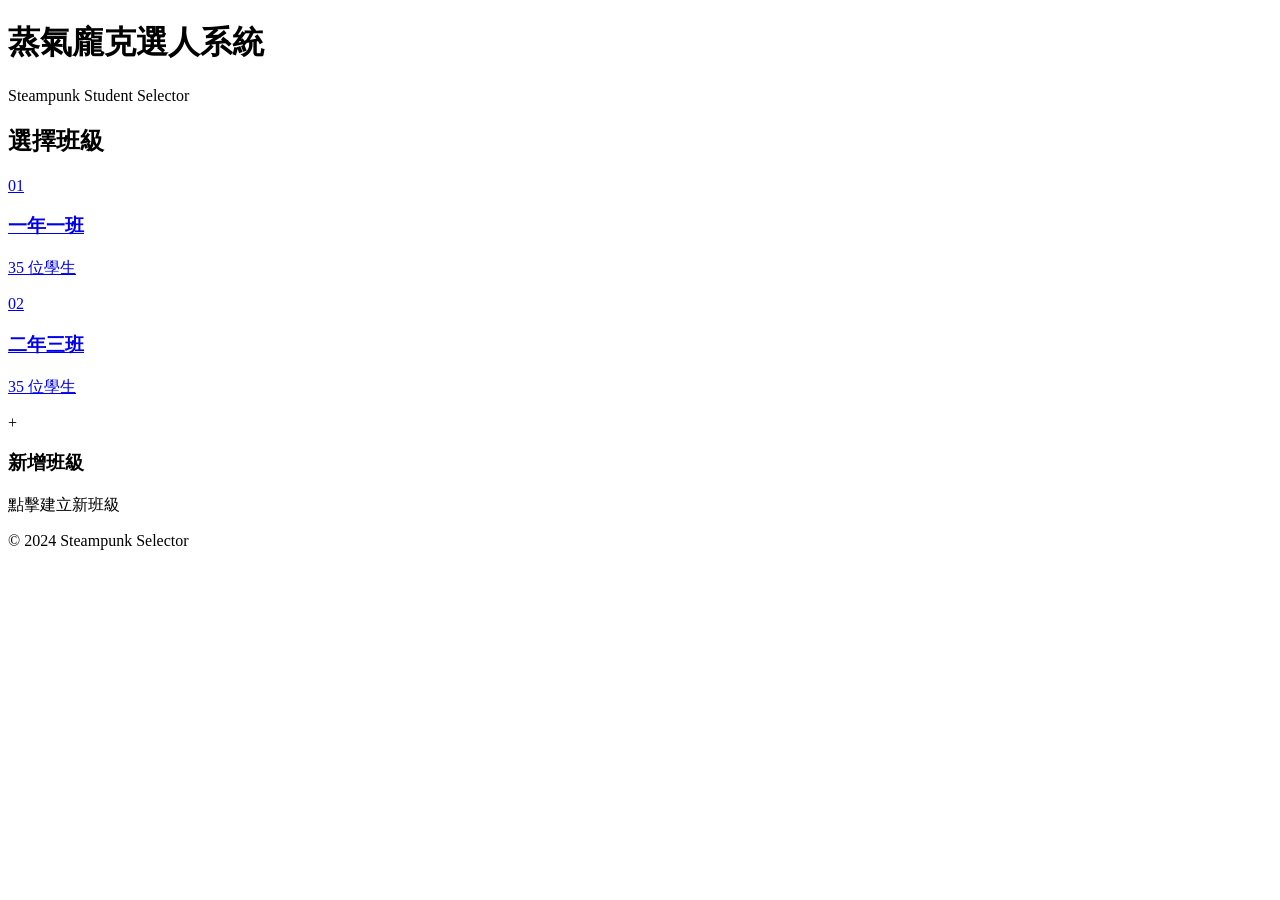
==== index.html @ 06fc46eb "第一個版本" ====
<!DOCTYPE html>
<html lang="zh-TW">
<head>
    <meta charset="UTF-8">
    <meta name="viewport" content="width=device-width, initial-scale=1.0">
    <title>蒸氣龐克選人系統</title>
    
    <!-- Google Fonts - 蒸氣龐克字體 -->
    <link rel="preconnect" href="https://fonts.googleapis.com">
    <link rel="preconnect" href="https://fonts.gstatic.com" crossorigin>
    <link href="https://fonts.googleapis.com/css2?family=Cinzel:wght@400;600;700&family=Cinzel+Decorative:wght@700&display=swap" rel="stylesheet">
    
    <!-- 自定義樣式 -->
    <link rel="stylesheet" href="css/main.css">
</head>
<body>
    <!-- 背景動畫 -->
    <div class="bg-animation">
        <div class="steam-particle"></div>
        <div class="steam-particle"></div>
        <div class="steam-particle"></div>
        <div class="steam-particle"></div>
        <div class="steam-particle"></div>
        <div class="gear-bg" id="gear1"></div>
        <div class="gear-bg" id="gear2"></div>
    </div>

    <!-- 主容器 -->
    <div class="main-container">
        <!-- 標題區域 -->
        <header class="title-section">
            <div class="title-decoration">
                <div class="gear-title"></div>
                <h1 class="steampunk-main-title">蒸氣龐克選人系統</h1>
                <div class="gear-title"></div>
            </div>
            <p class="subtitle">Steampunk Student Selector</p>
            <div class="deco-line"></div>
        </header>

        <!-- 班級選擇區域 -->
        <section class="class-selection">
            <h2 class="section-title">選擇班級</h2>
            
            <div class="class-grid">
                <!-- 班級卡片 1 -->
                <a href="classes/class-1.html" class="class-card">
                    <div class="card-content">
                        <div class="class-icon">
                            <div class="gear-small"></div>
                            <span class="class-number">01</span>
                        </div>
                        <h3 class="class-name">一年一班</h3>
                        <p class="class-info">35 位學生</p>
                        <div class="card-decoration">
                            <div class="rivet"></div>
                            <div class="rivet"></div>
                        </div>
                    </div>
                </a>

                <!-- 班級卡片 2 -->
                <a href="classes/class-2.html" class="class-card">
                    <div class="card-content">
                        <div class="class-icon">
                            <div class="gear-small"></div>
                            <span class="class-number">02</span>
                        </div>
                        <h3 class="class-name">二年三班</h3>
                        <p class="class-info">35 位學生</p>
                        <div class="card-decoration">
                            <div class="rivet"></div>
                            <div class="rivet"></div>
                        </div>
                    </div>
                </a>

                <!-- 新增班級按鈕 -->
                <div class="class-card add-new-card">
                    <div class="card-content">
                        <div class="class-icon">
                            <span class="plus-icon">+</span>
                        </div>
                        <h3 class="class-name">新增班級</h3>
                        <p class="class-info">點擊建立新班級</p>
                    </div>
                </div>
            </div>
        </section>

        <!-- 底部裝飾 -->
        <footer class="bottom-decoration">
            <div class="steam-pipe">
                <div class="pipe-section"></div>
                <div class="pipe-valve"></div>
                <div class="pipe-section"></div>
            </div>
            <div class="copyright">
                <p>&copy; 2024 Steampunk Selector</p>
            </div>
        </footer>
    </div>

    <!-- 腳本 -->
    <script src="js/main.js"></script>
</body>
</html>
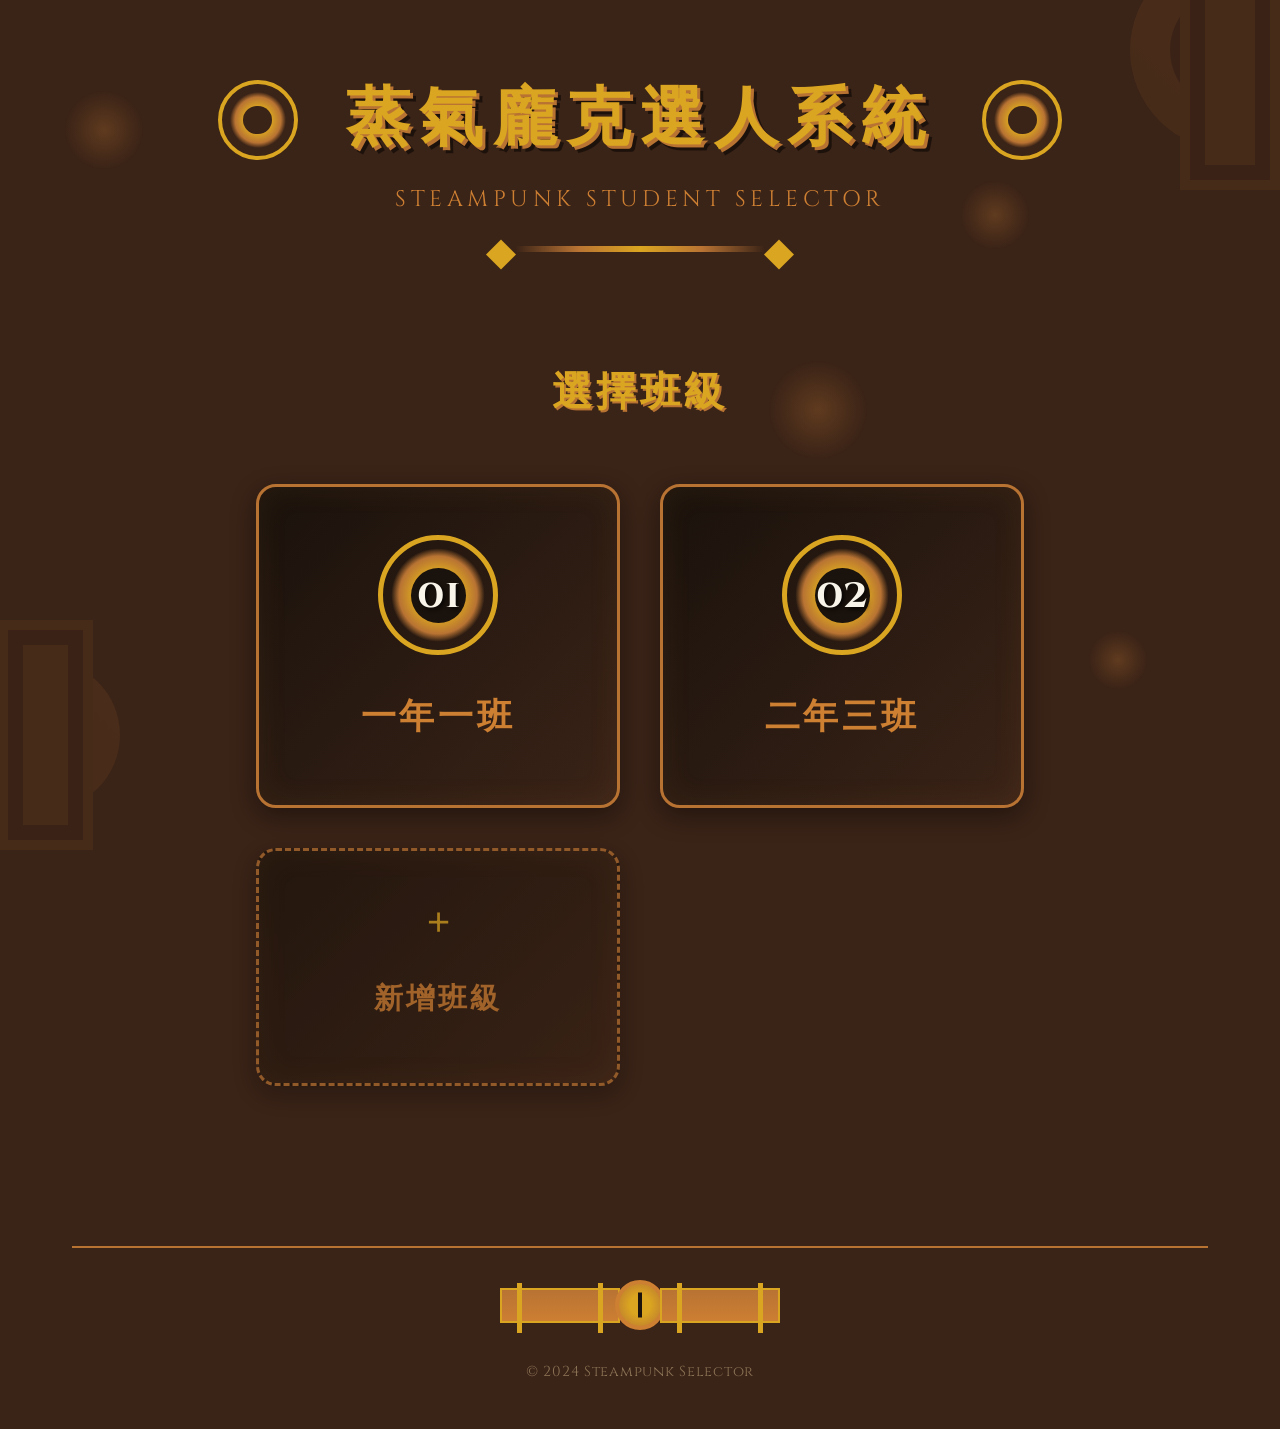
==== commit 37356f4f: "第二個版本" ====
--- a/index.html
+++ b/index.html
@@ -11,7 +11,465 @@
     <link href="https://fonts.googleapis.com/css2?family=Cinzel:wght@400;600;700&family=Cinzel+Decorative:wght@700&display=swap" rel="stylesheet">
     
     <!-- 自定義樣式 -->
-    <link rel="stylesheet" href="css/main.css">
+    <link rel="stylesheet" href="css/steampunk.css">
+    <style>
+        /* ===== 簡化版主頁樣式 ===== */
+        
+        .main-container {
+            max-width: 1200px;
+            margin: 0 auto;
+            padding: 3rem 2rem;
+            min-height: 100vh;
+            display: flex;
+            flex-direction: column;
+            justify-content: center;
+        }
+
+        .title-section {
+            text-align: center;
+            margin-bottom: 5rem;
+            position: relative;
+            padding: 2rem 0;
+        }
+
+        .title-decoration {
+            display: flex;
+            align-items: center;
+            justify-content: center;
+            gap: 3rem;
+            margin-bottom: 1.5rem;
+        }
+
+        .gear-title {
+            width: 80px;
+            height: 80px;
+            background: radial-gradient(circle, var(--steampunk-gold) 25%, var(--steampunk-copper) 45%, transparent 55%);
+            border: 4px solid var(--steampunk-gold);
+            border-radius: 50%;
+            position: relative;
+            animation: gear-rotate 20s linear infinite;
+        }
+
+        .gear-title::before {
+            content: '';
+            position: absolute;
+            top: 30%;
+            left: 30%;
+            width: 40%;
+            height: 40%;
+            background: var(--steampunk-brown);
+            border-radius: 50%;
+        }
+
+        .steampunk-main-title {
+            font-family: var(--font-title);
+            font-size: 4rem;
+            font-weight: 700;
+            color: var(--steampunk-gold);
+            text-shadow: 
+                3px 3px 0 var(--steampunk-copper),
+                6px 6px 0 rgba(0, 0, 0, 0.5);
+            letter-spacing: 0.15em;
+            line-height: 1.2;
+            margin: 0;
+        }
+
+        .subtitle {
+            font-family: var(--font-content);
+            font-size: 1.4rem;
+            color: var(--steampunk-bronze);
+            letter-spacing: 0.2em;
+            margin-top: 0.8rem;
+            text-transform: uppercase;
+        }
+
+        .deco-line {
+            width: 250px;
+            height: 6px;
+            margin: 2rem auto 0;
+            background: linear-gradient(to right, transparent, var(--steampunk-copper), var(--steampunk-gold), var(--steampunk-copper), transparent);
+            position: relative;
+            border-radius: 3px;
+        }
+
+        .deco-line::before,
+        .deco-line::after {
+            content: '◆';
+            position: absolute;
+            top: -12px;
+            color: var(--steampunk-gold);
+            font-size: 2rem;
+        }
+
+        .deco-line::before { left: -30px; }
+        .deco-line::after { right: -30px; }
+
+        /* 班級選擇區域 - 簡化版 */
+        .class-selection {
+            max-width: 800px;
+            margin: 0 auto;
+            width: 100%;
+        }
+
+        .section-title {
+            font-family: var(--font-title);
+            font-size: 2.5rem;
+            font-weight: 700;
+            color: var(--steampunk-gold);
+            text-align: center;
+            margin-bottom: 4rem;
+            text-shadow: 2px 2px 0 var(--steampunk-copper);
+            letter-spacing: 0.1em;
+        }
+
+        /* 班級網格 - 卡片式設計 */
+        .class-grid {
+            display: grid;
+            grid-template-columns: repeat(auto-fit, minmax(250px, 1fr));
+            gap: 2.5rem;
+            padding: 0 1rem;
+        }
+
+        /* 班級卡片 - 極簡設計 */
+        .class-card {
+            display: block;
+            text-decoration: none;
+            color: inherit;
+            transition: all 0.4s ease;
+            position: relative;
+        }
+
+        .class-card:hover {
+            transform: translateY(-8px);
+        }
+
+        .class-card::before {
+            content: '';
+            position: absolute;
+            top: 0;
+            left: 0;
+            right: 0;
+            bottom: 0;
+            background: linear-gradient(45deg, var(--steampunk-gold), var(--steampunk-copper), var(--steampunk-bronze));
+            border-radius: 20px;
+            opacity: 0;
+            transition: opacity 0.3s ease;
+            z-index: -1;
+        }
+
+        .class-card:hover::before {
+            opacity: 0.2;
+        }
+
+        .card-content {
+            background: linear-gradient(135deg, var(--steampunk-dark), var(--steampunk-brown));
+            border: 3px solid var(--steampunk-copper);
+            border-radius: 20px;
+            padding: 3rem 2rem;
+            text-align: center;
+            position: relative;
+            overflow: hidden;
+            box-shadow: 
+                0 8px 25px rgba(0, 0, 0, 0.4),
+                inset 0 0 30px rgba(184, 115, 51, 0.1);
+            transition: all 0.3s ease;
+        }
+
+        .class-card:hover .card-content {
+            border-color: var(--steampunk-gold);
+            box-shadow: 
+                0 12px 30px rgba(0, 0, 0, 0.5),
+                inset 0 0 40px rgba(184, 115, 51, 0.2);
+        }
+
+        .card-content::before {
+            content: '';
+            position: absolute;
+            top: 0;
+            left: -100%;
+            width: 100%;
+            height: 100%;
+            background: linear-gradient(90deg, transparent, rgba(255, 255, 255, 0.1), transparent);
+            transition: left 0.6s ease;
+        }
+
+        .class-card:hover .card-content::before {
+            left: 100%;
+        }
+
+        .class-icon {
+            margin-bottom: 2rem;
+            position: relative;
+            display: inline-block;
+        }
+
+        .class-icon-gear {
+            width: 120px;
+            height: 120px;
+            background: radial-gradient(circle, var(--steampunk-gold) 30%, var(--steampunk-copper) 50%, transparent 60%);
+            border: 5px solid var(--steampunk-gold);
+            border-radius: 50%;
+            position: relative;
+            animation: gear-rotate 15s linear infinite;
+            transition: all 0.3s ease;
+        }
+
+        .class-card:hover .class-icon-gear {
+            animation-duration: 5s;
+            border-color: #ffd700;
+        }
+
+        .class-icon-gear::before {
+            content: '';
+            position: absolute;
+            top: 25%;
+            left: 25%;
+            width: 50%;
+            height: 50%;
+            background: var(--steampunk-dark);
+            border-radius: 50%;
+        }
+
+        .class-number {
+            position: absolute;
+            top: 50%;
+            left: 50%;
+            transform: translate(-50%, -50%);
+            font-family: var(--font-title);
+            font-size: 2.5rem;
+            font-weight: 700;
+            color: var(--steam-white);
+            text-shadow: 2px 2px 4px rgba(0, 0, 0, 0.8);
+        }
+
+        .class-name {
+            font-family: var(--font-title);
+            font-size: 2.2rem;
+            font-weight: 700;
+            color: var(--steampunk-bronze);
+            margin-bottom: 1rem;
+            letter-spacing: 0.1em;
+        }
+
+        .class-card:hover .class-name {
+            color: var(--steampunk-gold);
+            text-shadow: 0 0 10px rgba(218, 165, 32, 0.5);
+        }
+
+        /* 新增班級卡片 - 特殊樣式 */
+        .add-new-card .card-content {
+            background: linear-gradient(135deg, var(--steampunk-dark), var(--steampunk-brown));
+            border: 3px dashed var(--steampunk-copper);
+            opacity: 0.7;
+            position: relative;
+        }
+
+        .add-new-card:hover .card-content {
+            opacity: 1;
+            border-style: solid;
+            border-color: var(--steampunk-gold);
+        }
+
+        .plus-icon {
+            font-size: 4rem;
+            font-weight: 700;
+            color: var(--steampunk-gold);
+            line-height: 1;
+            margin-bottom: 1rem;
+        }
+
+        .add-new-card .class-name {
+            font-size: 1.8rem;
+            color: var(--steampunk-bronze);
+        }
+
+        .add-new-card:hover .class-name {
+            color: var(--steampunk-gold);
+        }
+
+        /* ===== 刪除按鈕樣式 ===== */
+        .card-actions {
+            position: absolute;
+            top: 15px;
+            right: 15px;
+            z-index: 5;
+        }
+
+        .delete-button {
+            width: 35px;
+            height: 35px;
+            background: linear-gradient(135deg, var(--steampunk-rust), #cc0000);
+            border: 2px solid var(--steampunk-gold);
+            border-radius: 50%;
+            color: white;
+            font-size: 1.2rem;
+            font-weight: bold;
+            cursor: pointer;
+            opacity: 0;
+            transition: all 0.3s ease;
+            display: flex;
+            align-items: center;
+            justify-content: center;
+            padding: 0;
+            box-shadow: 0 2px 5px rgba(0,0,0,0.3);
+        }
+
+        .class-card:hover .delete-button {
+            opacity: 0.8;
+            transform: scale(1);
+        }
+
+        .delete-button:hover {
+            opacity: 1 !important;
+            background: linear-gradient(135deg, #ff0000, var(--steampunk-rust));
+            transform: scale(1.1);
+            box-shadow: 0 0 10px rgba(255, 0, 0, 0.5);
+        }
+
+        /* 底部裝飾 */
+        .bottom-decoration {
+            margin-top: 6rem;
+            padding-top: 2rem;
+            border-top: 2px solid var(--steampunk-copper);
+            text-align: center;
+        }
+
+        .steam-pipe {
+            display: flex;
+            align-items: center;
+            justify-content: center;
+            margin-bottom: 2rem;
+        }
+
+        .pipe-section {
+            width: 120px;
+            height: 35px;
+            background: linear-gradient(to bottom, var(--steampunk-copper), var(--steampunk-bronze));
+            border: 2px solid var(--steampunk-gold);
+            position: relative;
+        }
+
+        .pipe-section::before,
+        .pipe-section::after {
+            content: '';
+            position: absolute;
+            top: -7px;
+            width: 5px;
+            height: 50px;
+            background: var(--steampunk-gold);
+        }
+
+        .pipe-section::before { left: 15px; }
+        .pipe-section::after { right: 15px; }
+
+        .pipe-valve {
+            width: 50px;
+            height: 50px;
+            background: radial-gradient(circle, var(--steampunk-gold) 35%, var(--steampunk-copper));
+            border: 4px solid var(--steampunk-bronze);
+            border-radius: 50%;
+            position: relative;
+            margin: 0 -5px;
+        }
+
+        .pipe-valve::before {
+            content: '';
+            position: absolute;
+            top: 50%;
+            left: 50%;
+            transform: translate(-50%, -50%);
+            width: 4px;
+            height: 25px;
+            background: var(--steampunk-dark);
+        }
+
+        .delete-button {
+            position: absolute !important;
+            top: -10px !important;
+            right: -10px !important;
+            z-index: 10 !important;
+            width: 40px !important;
+            height: 40px !important;
+            background: linear-gradient(135deg, var(--steampunk-rust), #ff4444) !important;
+            border: 3px solid var(--steampunk-gold) !important;
+            border-radius: 50% !important;
+            color: white !important;
+            font-size: 1.5rem !important;
+            font-weight: bold !important;
+            cursor: pointer !important;
+            opacity: 0 !important;
+            transition: all 0.3s ease !important;
+            pointer-events: auto !important;
+            padding: 0 !important;
+            display: flex !important;
+            align-items: center !important;
+            justify-content: center !important;
+        }
+
+        .class-card:hover .delete-button {
+            opacity: 1 !important;
+            transform: scale(1) !important;
+        }
+
+        .delete-button:hover {
+            background: linear-gradient(135deg, #ff0000, var(--steampunk-rust)) !important;
+            transform: scale(1.1) !important;
+            box-shadow: 0 0 15px rgba(255, 0, 0, 0.6) !important;
+        }
+            text-align: center;
+            font-family: var(--font-content);
+            font-size: 0.9rem;
+            color: var(--steam-gray);
+            letter-spacing: 0.05em;
+        }
+
+        /* 響應式設計 */
+        @media (max-width: 768px) {
+            .main-container {
+                padding: 2rem 1rem;
+            }
+
+            .steampunk-main-title {
+                font-size: 2.5rem;
+            }
+
+            .title-decoration {
+                gap: 1.5rem;
+            }
+
+            .gear-title {
+                width: 60px;
+                height: 60px;
+            }
+
+            .section-title {
+                font-size: 2rem;
+            }
+
+            .class-grid {
+                grid-template-columns: 1fr;
+                gap: 2rem;
+                padding: 0;
+            }
+
+            .class-icon-gear {
+                width: 100px;
+                height: 100px;
+            }
+
+            .class-number {
+                font-size: 2rem;
+            }
+
+            .class-name {
+                font-size: 1.8rem;
+            }
+
+            .card-content {
+                padding: 2rem 1.5rem;
+            }
+        }
+    </style>
 </head>
 <body>
     <!-- 背景動畫 -->
@@ -47,14 +505,13 @@
                 <a href="classes/class-1.html" class="class-card">
                     <div class="card-content">
                         <div class="class-icon">
-                            <div class="gear-small"></div>
-                            <span class="class-number">01</span>
+                            <div class="class-icon-gear">
+                                <span class="class-number">01</span>
+                            </div>
                         </div>
                         <h3 class="class-name">一年一班</h3>
-                        <p class="class-info">35 位學生</p>
-                        <div class="card-decoration">
-                            <div class="rivet"></div>
-                            <div class="rivet"></div>
+                        <div class="card-actions">
+                            <button class="delete-button" onclick="deleteClass(event, 'class-1')">×</button>
                         </div>
                     </div>
                 </a>
@@ -63,14 +520,13 @@
                 <a href="classes/class-2.html" class="class-card">
                     <div class="card-content">
                         <div class="class-icon">
-                            <div class="gear-small"></div>
-                            <span class="class-number">02</span>
+                            <div class="class-icon-gear">
+                                <span class="class-number">02</span>
+                            </div>
                         </div>
                         <h3 class="class-name">二年三班</h3>
-                        <p class="class-info">35 位學生</p>
-                        <div class="card-decoration">
-                            <div class="rivet"></div>
-                            <div class="rivet"></div>
+                        <div class="card-actions">
+                            <button class="delete-button" onclick="deleteClass(event, 'class-2')">×</button>
                         </div>
                     </div>
                 </a>
@@ -82,7 +538,6 @@
                             <span class="plus-icon">+</span>
                         </div>
                         <h3 class="class-name">新增班級</h3>
-                        <p class="class-info">點擊建立新班級</p>
                     </div>
                 </div>
             </div>
--- a/css/steampunk.css
+++ b/css/steampunk.css
@@ -0,0 +1,490 @@
+/* =================================
+ * 蒸氣龐克風格核心樣式
+ * Steamvunk CSS Theme
+ * ================================= */
+
+@import url('https://fonts.googleapis.com/css2?family=Cinzel:wght@400;600;700&family=Cinzel+Decorative:wght@700&display=swap');
+
+/* ===== 變數定義 ===== */
+:root {
+  --steampunk-brown: #3a2317;     /* 主背景 - 深褐色 */
+  --steampunk-copper: #b87333;    /* 銅色 - 強調色 */
+  --steampunk-bronze: #cd7f32;    /* 青銅色 - 次要色 */
+  --steampunk-gold: #daa520;      /* 金色 - 高光 */
+  --steampunk-rust: #9e3e0f;      /* 鏽色 - 細節 */
+  --steampunk-dark: #1a120c;       /* 極深色 - 深度 */
+  --steam-white: #f8f4e9;         /* 米白色 */
+  --steam-gray: #8b7355;          /* 蒸汽灰 */
+  /* 字體變數 */
+  --font-title: 'Cinzel Decorative', serif;
+  --font-content: 'Cinzel', serif;
+  --font-zh: 'Noto Serif TC', '微軟正黑體', 'Microsoft JhengHei', serif;
+}
+
+/* ===== 全局樣式 ===== */
+* {
+  margin: 0;
+  padding: 0;
+  box-sizing: border-box;
+}
+
+body {
+  font-family: var(--font-content), var(--font-zh);
+  background-color: var(--steampunk-brown);
+  color: var(--steam-white);
+  overflow-x: hidden;
+  position: relative;
+  min-height: 100vh;
+}
+
+/* ===== 背景動畫 - 蒸汽粒子 ===== */
+.bg-animation {
+  position: fixed;
+  top: 0;
+  left: 0;
+  width: 100%;
+  height: 100%;
+  z-index: -1;
+  pointer-events: none;
+}
+
+.steam-particle {
+  position: absolute;
+  background: radial-gradient(circle, rgba(184, 115, 51, 0.3) 0%, transparent 70%);
+  border-radius: 50%;
+  animation: steam-float 15s infinite;
+}
+
+.steam-particle:nth-child(1) { width: 80px; height: 80px; top: 10%; left: 5%; animation-delay: 0s; }
+.steam-particle:nth-child(2) { width: 60px; height: 60px; top: 70%; left: 85%; animation-delay: 3s; }
+.steam-particle:nth-child(3) { width: 100px; height: 100px; top: 40%; left: 60%; animation-delay: 6s; }
+.steam-particle:nth-child(4) { width: 50px; height: 50px; top: 80%; left: 20%; animation-delay: 9s; }
+.steam-particle:nth-child(5) { width: 70px; height: 70px; top: 20%; left: 75%; animation-delay: 12s; }
+
+@keyframes steam-float {
+  0% {
+    transform: translateY(0) translateX(0) scale(0.8);
+    opacity: 0.3;
+  }
+  25% {
+    transform: translateY(-50px) translateX(20px) scale(1);
+    opacity: 0.5;
+  }
+  50% {
+    transform: translateY(-100px) translateX(-10px) scale(1.2);
+    opacity: 0.4;
+  }
+  75% {
+    transform: translateY(-150px) translateX(30px) scale(1);
+    opacity: 0.2;
+  }
+  100% {
+    transform: translateY(-200px) translateX(0) scale(0.8);
+    opacity: 0;
+  }
+}
+
+/* ===== 背景齒輪 ===== */
+.gear-bg {
+  position: absolute;
+  background: linear-gradient(45deg, var(--steampunk-copper), var(--steampunk-bronze));
+  border-radius: 50%;
+  opacity: 0.1;
+  animation: gear-rotate 60s linear infinite;
+}
+
+.gear-bg::before {
+  content: '';
+  position: absolute;
+  top: 20%;
+  left: 20%;
+  width: 60%;
+  height: 60%;
+  background: var(--steampunk-brown);
+  border-radius: 50%;
+}
+
+.gear-bg::after {
+  content: '';
+  position: absolute;
+  top: 0;
+  left: 45%;
+  width: 10%;
+  height: 100%;
+  background: var(--steampunk-copper);
+  box-shadow: 
+    0 0 0 15px var(--steampunk-copper),
+    0 0 0 30px var(--steampunk-brown),
+    0 0 0 40px var(--steampunk-copper);
+}
+
+#gear1 {
+  width: 200px;
+  height: 200px;
+  top: -50px;
+  right: -50px;
+  animation-duration: 120s;
+}
+
+#gear2 {
+  width: 150px;
+  height: 150px;
+  bottom: 10%;
+  left: -30px;
+  animation-duration: 80s;
+  animation-direction: reverse;
+}
+
+@keyframes gear-rotate {
+  from { transform: rotate(0deg); }
+  to { transform: rotate(360deg); }
+}
+
+/* ===== 主容器 ===== */
+.main-container {
+  max-width: 1200px;
+  margin: 0 auto;
+  padding: 2rem;
+  position: relative;
+  z-index: 10;
+}
+
+/* ===== 標題區域 ===== */
+.title-section {
+  text-align: center;
+  margin-bottom: 4rem;
+  padding: 2rem 0;
+  position: relative;
+}
+
+.title-decoration {
+  display: flex;
+  align-items: center;
+  justify-content: center;
+  gap: 2rem;
+  margin-bottom: 1rem;
+}
+
+.gear-title {
+  width: 60px;
+  height: 60px;
+  background: radial-gradient(circle, var(--steampunk-gold) 20%, var(--steampunk-copper) 40%, transparent 60%);
+  border: 3px solid var(--steampunk-gold);
+  border-radius: 50%;
+  position: relative;
+  animation: gear-rotate 20s linear infinite;
+}
+
+.gear-title::before {
+  content: '';
+  position: absolute;
+  top: 30%;
+  left: 30%;
+  width: 40%;
+  height: 40%;
+  background: var(--steampunk-brown);
+  border-radius: 50%;
+}
+
+.steampunk-main-title {
+  font-family: var(--font-title);
+  font-size: 3.5rem;
+  font-weight: 700;
+  color: var(--steampunk-gold);
+  text-shadow: 
+    3px 3px 0 var(--steampunk-copper),
+    6px 6px 0 rgba(0, 0, 0, 0.5);
+  letter-spacing: 0.1em;
+  line-height: 1.2;
+}
+
+.subtitle {
+  font-family: var(--font-content);
+  font-size: 1.2rem;
+  color: var(--steampunk-bronze);
+  letter-spacing: 0.1em;
+  margin-top: 0.5rem;
+}
+
+.deco-line {
+  width: 200px;
+  height: 4px;
+  margin: 2rem auto 0;
+  background: linear-gradient(to right, transparent, var(--steampunk-copper), var(--steampunk-gold), var(--steampunk-copper), transparent);
+  position: relative;
+}
+
+.deco-line::before,
+.deco-line::after {
+  content: '◆';
+  position: absolute;
+  top: -8px;
+  color: var(--steampunk-gold);
+  font-size: 1.5rem;
+}
+
+.deco-line::before { left: -20px; }
+.deco-line::after { right: -20px; }
+
+/* ===== 區域標題 ===== */
+.section-title {
+  font-family: var(--font-title);
+  font-size: 2.5rem;
+  font-weight: 700;
+  color: var(--steampunk-gold);
+  text-align: center;
+  margin-bottom: 3rem;
+  text-shadow: 2px 2px 0 var(--steampunk-copper);
+  letter-spacing: 0.1em;
+}
+
+/* ===== 班級網格 ===== */
+.class-grid {
+  display: grid;
+  grid-template-columns: repeat(auto-fit, minmax(300px, 1fr));
+  gap: 2rem;
+  margin-bottom: 4rem;
+}
+
+/* ===== 班級卡片 ===== */
+.class-card {
+  display: block;
+  text-decoration: none;
+  color: inherit;
+  position: relative;
+  transition: transform 0.3s ease, filter 0.3s ease;
+}
+
+.class-card:hover {
+  transform: translateY(-5px);
+  filter: brightness(1.2);
+}
+
+.card-content {
+  background: linear-gradient(135deg, var(--steampunk-dark), var(--steampunk-brown));
+  border: 3px solid var(--steampunk-copper);
+  border-radius: 15px;
+  padding: 2rem;
+  position: relative;
+  overflow: hidden;
+  box-shadow: 
+    0 5px 15px rgba(0, 0, 0, 0.5),
+    inset 0 0 20px rgba(184, 115, 51, 0.2);
+}
+
+.card-content::before {
+  content: '';
+  position: absolute;
+  top: -2px;
+  left: -2px;
+  right: -2px;
+  bottom: -2px;
+  background: linear-gradient(45deg, var(--steampunk-gold), var(--steampunk-copper), var(--steampunk-bronze));
+  border-radius: 15px;
+  opacity: 0.3;
+  z-index: -1;
+}
+
+.class-icon {
+  display: flex;
+  align-items: center;
+  justify-content: center;
+  margin-bottom: 1.5rem;
+  position: relative;
+}
+
+.gear-small {
+  width: 80px;
+  height: 80px;
+  background: radial-gradient(circle, var(--steampunk-gold) 25%, var(--steampunk-copper) 45%, transparent 55%);
+  border: 4px solid var(--steampunk-gold);
+  border-radius: 50%;
+  position: relative;
+  animation: gear-rotate 10s linear infinite;
+}
+
+.gear-small::before {
+  content: '';
+  position: absolute;
+  top: 25%;
+  left: 25%;
+  width: 50%;
+  height: 50%;
+  background: var(--steampunk-dark);
+  border-radius: 50%;
+}
+
+.class-number {
+  position: absolute;
+  font-family: var(--font-content);
+  font-size: 1.8rem;
+  font-weight: 700;
+  color: var(--steam-white);
+  text-shadow: 1px 1px 2px rgba(0, 0, 0, 0.8);
+}
+
+.class-name {
+  font-family: var(--font-title);
+  font-size: 1.8rem;
+  font-weight: 700;
+  color: var(--steampunk-bronze);
+  text-align: center;
+  margin-bottom: 0.5rem;
+  letter-spacing: 0.05em;
+}
+
+.class-info {
+  font-family: var(--font-content);
+  font-size: 1.1rem;
+  color: var(--steam-gray);
+  text-align: center;
+  margin-bottom: 1.5rem;
+}
+
+/* 卡片裝飾鉚釘 */
+.card-decoration {
+  display: flex;
+  justify-content: space-between;
+  position: absolute;
+  bottom: 10px;
+  left: 20px;
+  right: 20px;
+}
+
+.rivet {
+  width: 12px;
+  height: 12px;
+  background: radial-gradient(circle, var(--steampunk-gold) 20%, var(--steampunk-copper) 80%);
+  border-radius: 50%;
+  box-shadow: inset 1px 1px 2px rgba(0, 0, 0, 0.5);
+}
+
+/* 新增班級卡片 */
+.add-new-card .card-content {
+  background: linear-gradient(135deg, var(--steampunk-dark), var(--steampunk-brown));
+  border: 3px dashed var(--steampunk-copper);
+  opacity: 0.7;
+}
+
+.add-new-card:hover .card-content {
+  opacity: 1;
+  border-style: solid;
+}
+
+.add-new-card .plus-icon {
+  font-size: 3rem;
+  color: var(--steampunk-gold);
+  font-weight: 700;
+}
+
+/* ===== 底部裝飾 ===== */
+.bottom-decoration {
+  margin-top: 4rem;
+  padding-top: 2rem;
+  border-top: 2px solid var(--steampunk-copper);
+}
+
+.steam-pipe {
+  display: flex;
+  align-items: center;
+  justify-content: center;
+  margin-bottom: 2rem;
+}
+
+.pipe-section {
+  width: 100px;
+  height: 30px;
+  background: linear-gradient(to bottom, var(--steampunk-copper), var(--steampunk-bronze));
+  border: 2px solid var(--steampunk-gold);
+  position: relative;
+}
+
+.pipe-section::before,
+.pipe-section::after {
+  content: '';
+  position: absolute;
+  top: -5px;
+  width: 4px;
+  height: 40px;
+  background: var(--steampunk-gold);
+}
+
+.pipe-section::before { left: 10px; }
+.pipe-section::after { right: 10px; }
+
+.pipe-valve {
+  width: 40px;
+  height: 40px;
+  background: radial-gradient(circle, var(--steampunk-gold) 30%, var(--steampunk-copper));
+  border: 3px solid var(--steampunk-bronze);
+  border-radius: 50%;
+  position: relative;
+  margin: 0 -5px;
+}
+
+.pipe-valve::before {
+  content: '';
+  position: absolute;
+  top: 50%;
+  left: 50%;
+  transform: translate(-50%, -50%);
+  width: 3px;
+  height: 20px;
+  background: var(--steampunk-dark);
+}
+
+.copyright {
+  text-align: center;
+  font-family: var(--font-content);
+  font-size: 0.9rem;
+  color: var(--steam-gray);
+  letter-spacing: 0.05em;
+}
+
+/* ===== 響應式設計 ===== */
+@media (max-width: 768px) {
+  .main-container {
+    padding: 1rem;
+  }
+  
+  .steampunk-main-title {
+    font-size: 2.5rem;
+  }
+  
+  .title-decoration {
+    flex-direction: column;
+    gap: 1rem;
+  }
+  
+  .section-title {
+    font-size: 2rem;
+  }
+  
+  .class-grid {
+    grid-template-columns: 1fr;
+    gap: 1.5rem;
+  }
+  
+  .card-content {
+    padding: 1.5rem;
+  }
+  
+  .gear-small {
+    width: 60px;
+    height: 60px;
+  }
+  
+  .class-name {
+    font-size: 1.5rem;
+  }
+}
+
+@media (max-width: 480px) {
+  .steampunk-main-title {
+    font-size: 2rem;
+  }
+  
+  .card-content {
+    padding: 1.2rem;
+  }
+}
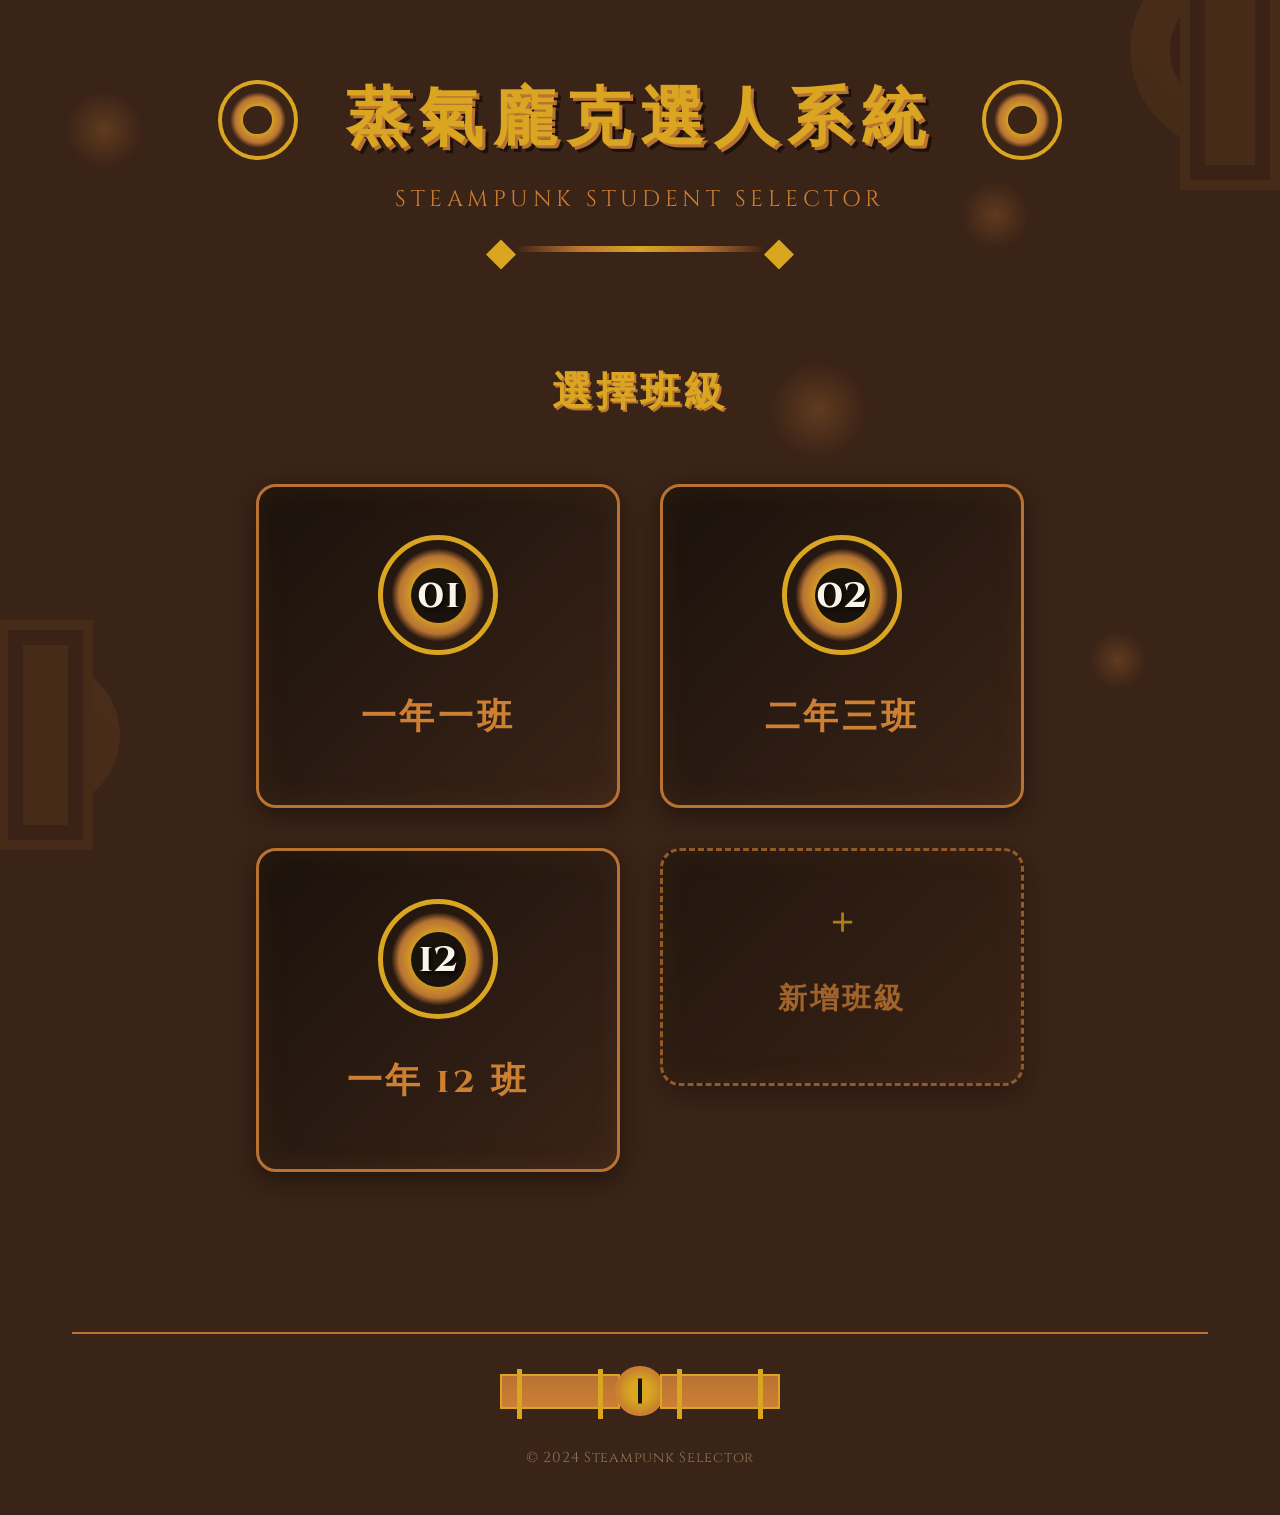
==== commit 08321ae3: "增加班級" ====
--- a/index.html
+++ b/index.html
@@ -531,6 +531,21 @@
                     </div>
                 </a>
 
+                <!-- 班級卡片 12 -->
+                <a href="classes/class-12.html" class="class-card">
+                    <div class="card-content">
+                        <div class="class-icon">
+                            <div class="class-icon-gear">
+                                <span class="class-number">12</span>
+                            </div>
+                        </div>
+                        <h3 class="class-name">一年 12 班</h3>
+                        <div class="card-actions">
+                            <button class="delete-button" onclick="deleteClass(event, 'class-12')">×</button>
+                        </div>
+                    </div>
+                </a>
+
                 <!-- 新增班級按鈕 -->
                 <div class="class-card add-new-card">
                     <div class="card-content">
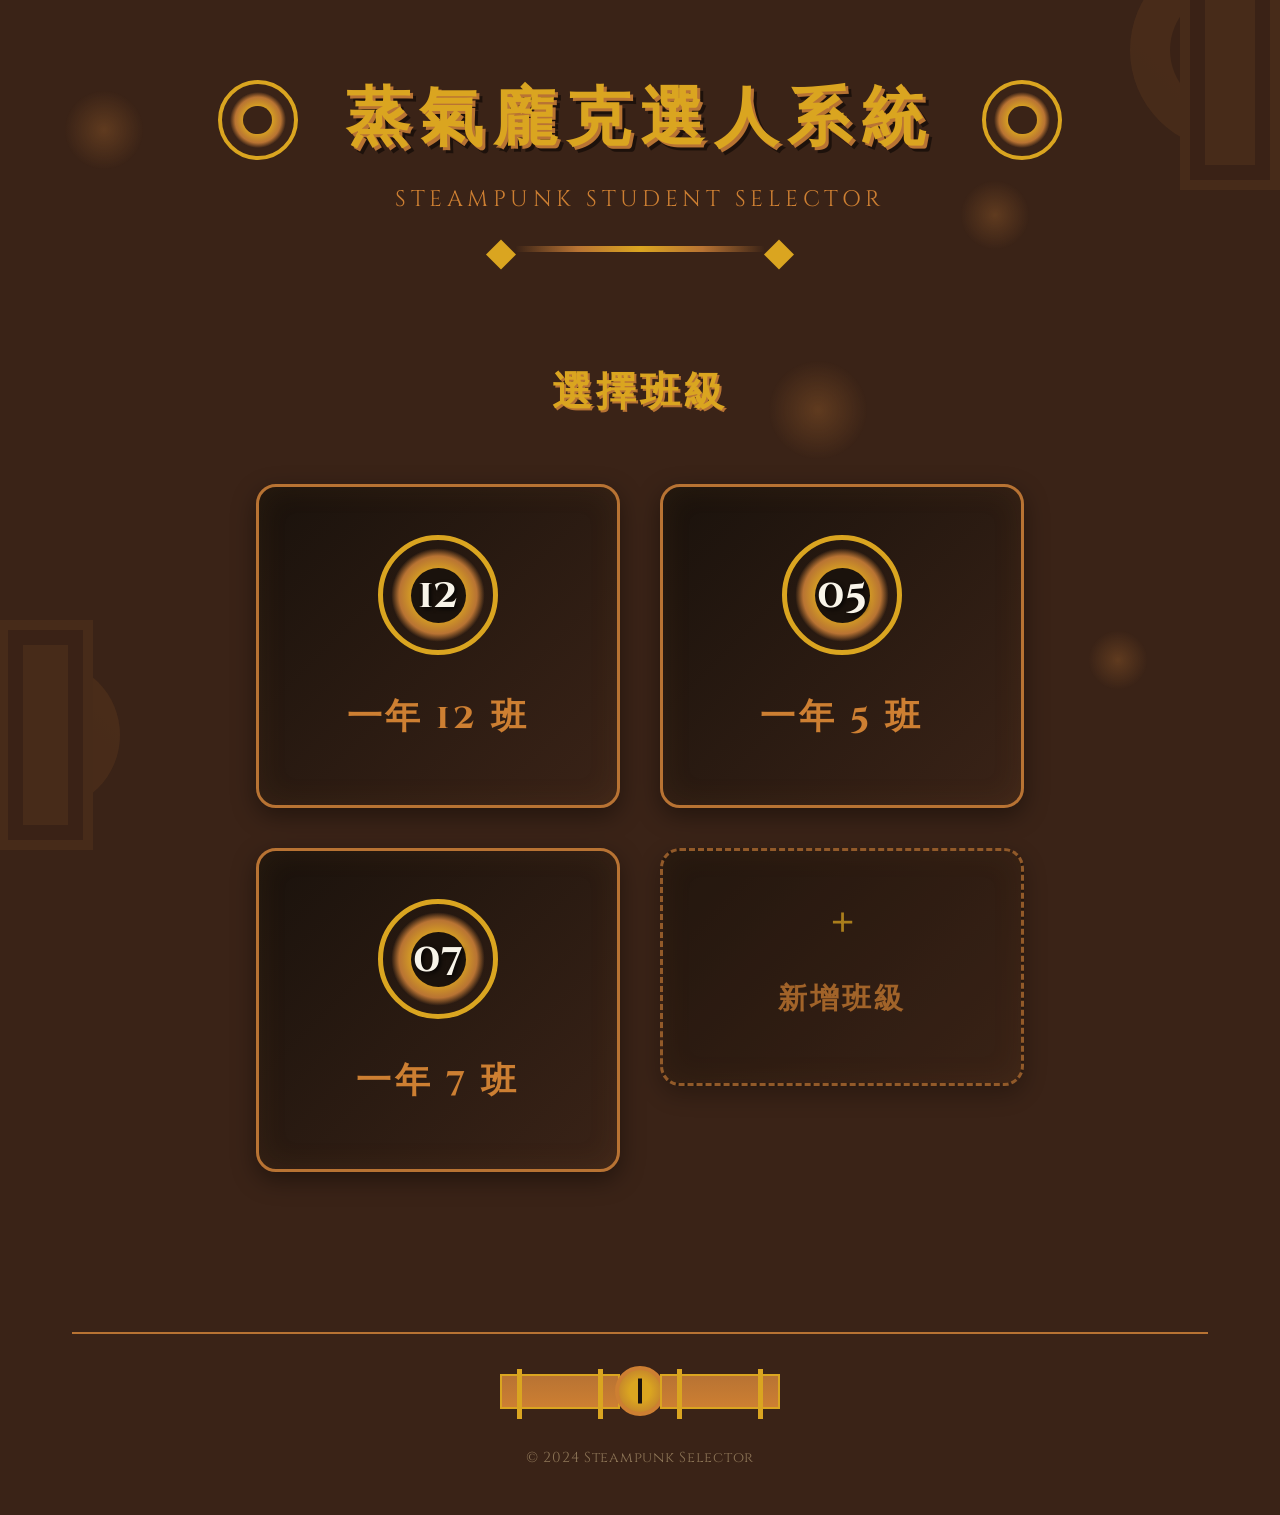
==== commit 195fc3f9: "調整班級" ====
--- a/index.html
+++ b/index.html
@@ -501,36 +501,6 @@
             <h2 class="section-title">選擇班級</h2>
             
             <div class="class-grid">
-                <!-- 班級卡片 1 -->
-                <a href="classes/class-1.html" class="class-card">
-                    <div class="card-content">
-                        <div class="class-icon">
-                            <div class="class-icon-gear">
-                                <span class="class-number">01</span>
-                            </div>
-                        </div>
-                        <h3 class="class-name">一年一班</h3>
-                        <div class="card-actions">
-                            <button class="delete-button" onclick="deleteClass(event, 'class-1')">×</button>
-                        </div>
-                    </div>
-                </a>
-
-                <!-- 班級卡片 2 -->
-                <a href="classes/class-2.html" class="class-card">
-                    <div class="card-content">
-                        <div class="class-icon">
-                            <div class="class-icon-gear">
-                                <span class="class-number">02</span>
-                            </div>
-                        </div>
-                        <h3 class="class-name">二年三班</h3>
-                        <div class="card-actions">
-                            <button class="delete-button" onclick="deleteClass(event, 'class-2')">×</button>
-                        </div>
-                    </div>
-                </a>
-
                 <!-- 班級卡片 12 -->
                 <a href="classes/class-12.html" class="class-card">
                     <div class="card-content">
@@ -542,6 +512,36 @@
                         <h3 class="class-name">一年 12 班</h3>
                         <div class="card-actions">
                             <button class="delete-button" onclick="deleteClass(event, 'class-12')">×</button>
+                        </div>
+                    </div>
+                </a>
+
+                <!-- 班級卡片 5 -->
+                <a href="classes/class-5.html" class="class-card">
+                    <div class="card-content">
+                        <div class="class-icon">
+                            <div class="class-icon-gear">
+                                <span class="class-number">05</span>
+                            </div>
+                        </div>
+                        <h3 class="class-name">一年 5 班</h3>
+                        <div class="card-actions">
+                            <button class="delete-button" onclick="deleteClass(event, 'class-5')">×</button>
+                        </div>
+                    </div>
+                </a>
+
+                <!-- 班級卡片 7 -->
+                <a href="classes/class-7.html" class="class-card">
+                    <div class="card-content">
+                        <div class="class-icon">
+                            <div class="class-icon-gear">
+                                <span class="class-number">07</span>
+                            </div>
+                        </div>
+                        <h3 class="class-name">一年 7 班</h3>
+                        <div class="card-actions">
+                            <button class="delete-button" onclick="deleteClass(event, 'class-7')">×</button>
                         </div>
                     </div>
                 </a>
